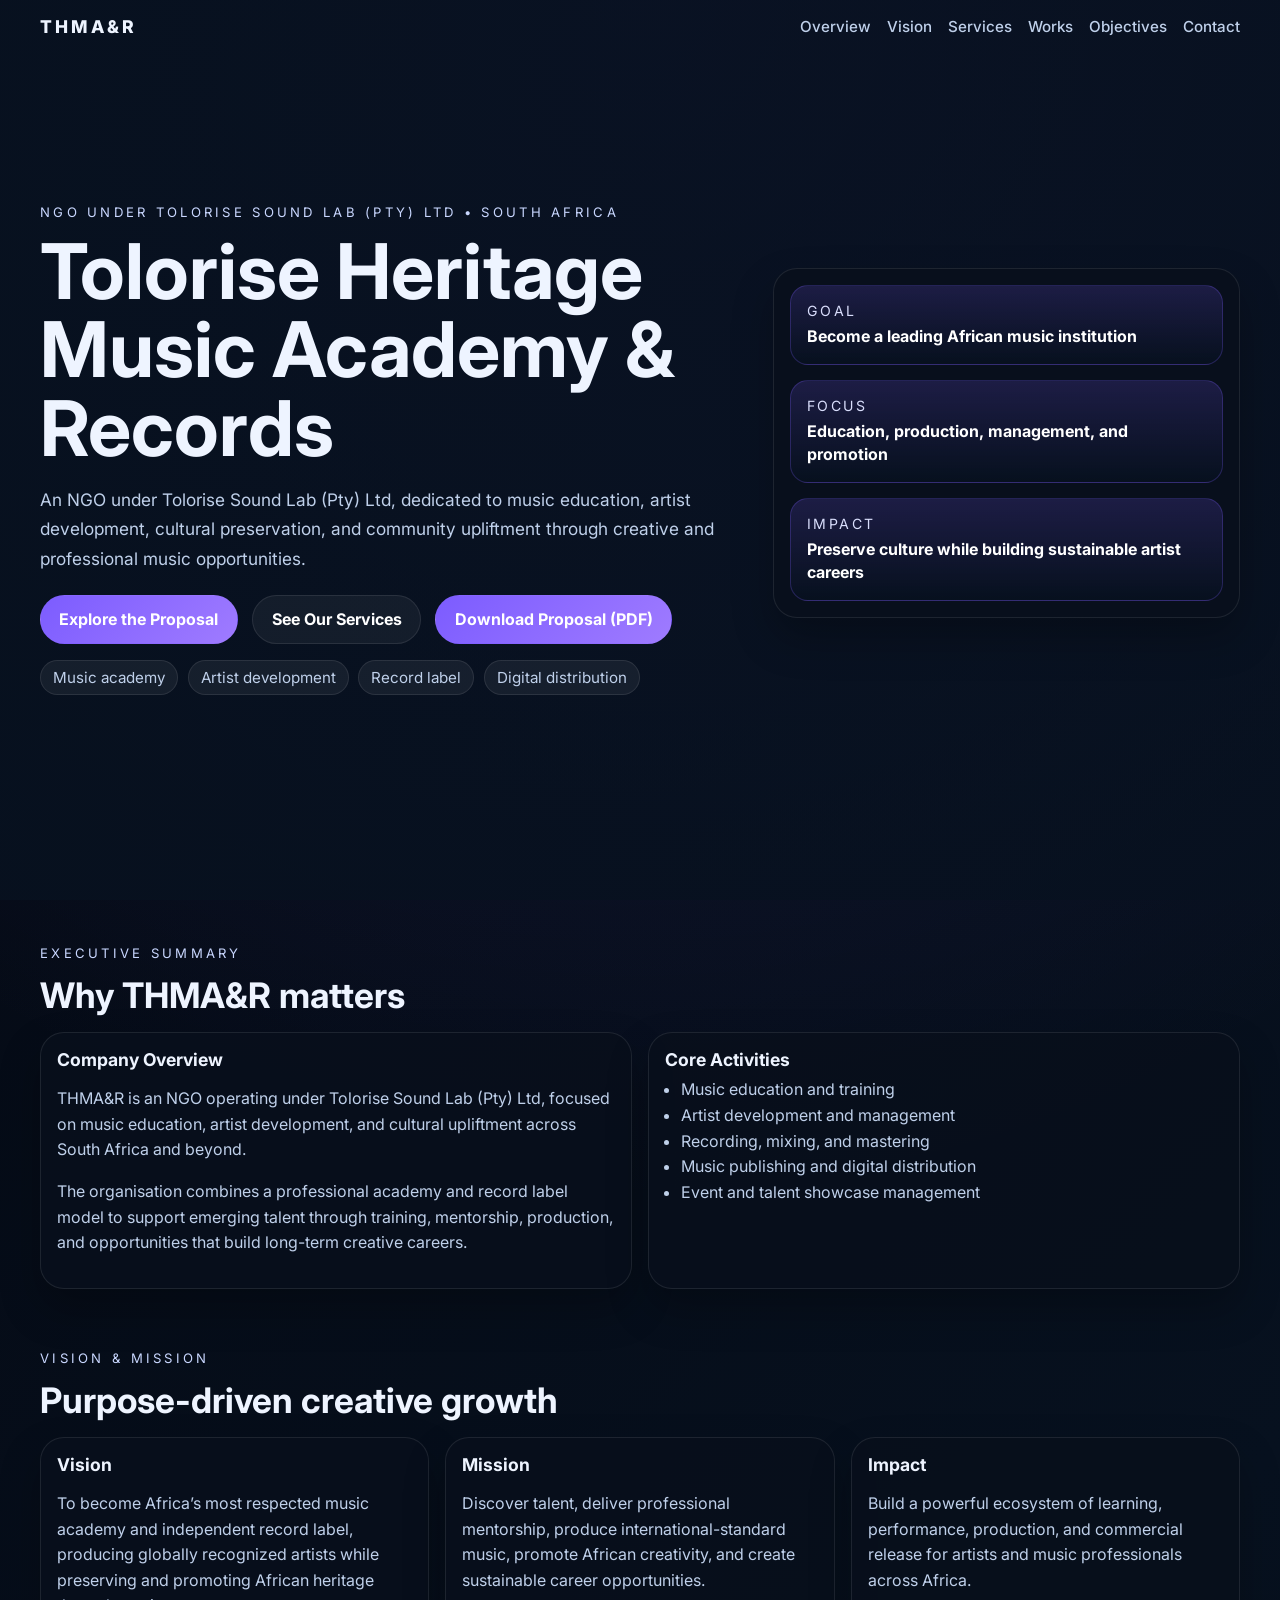
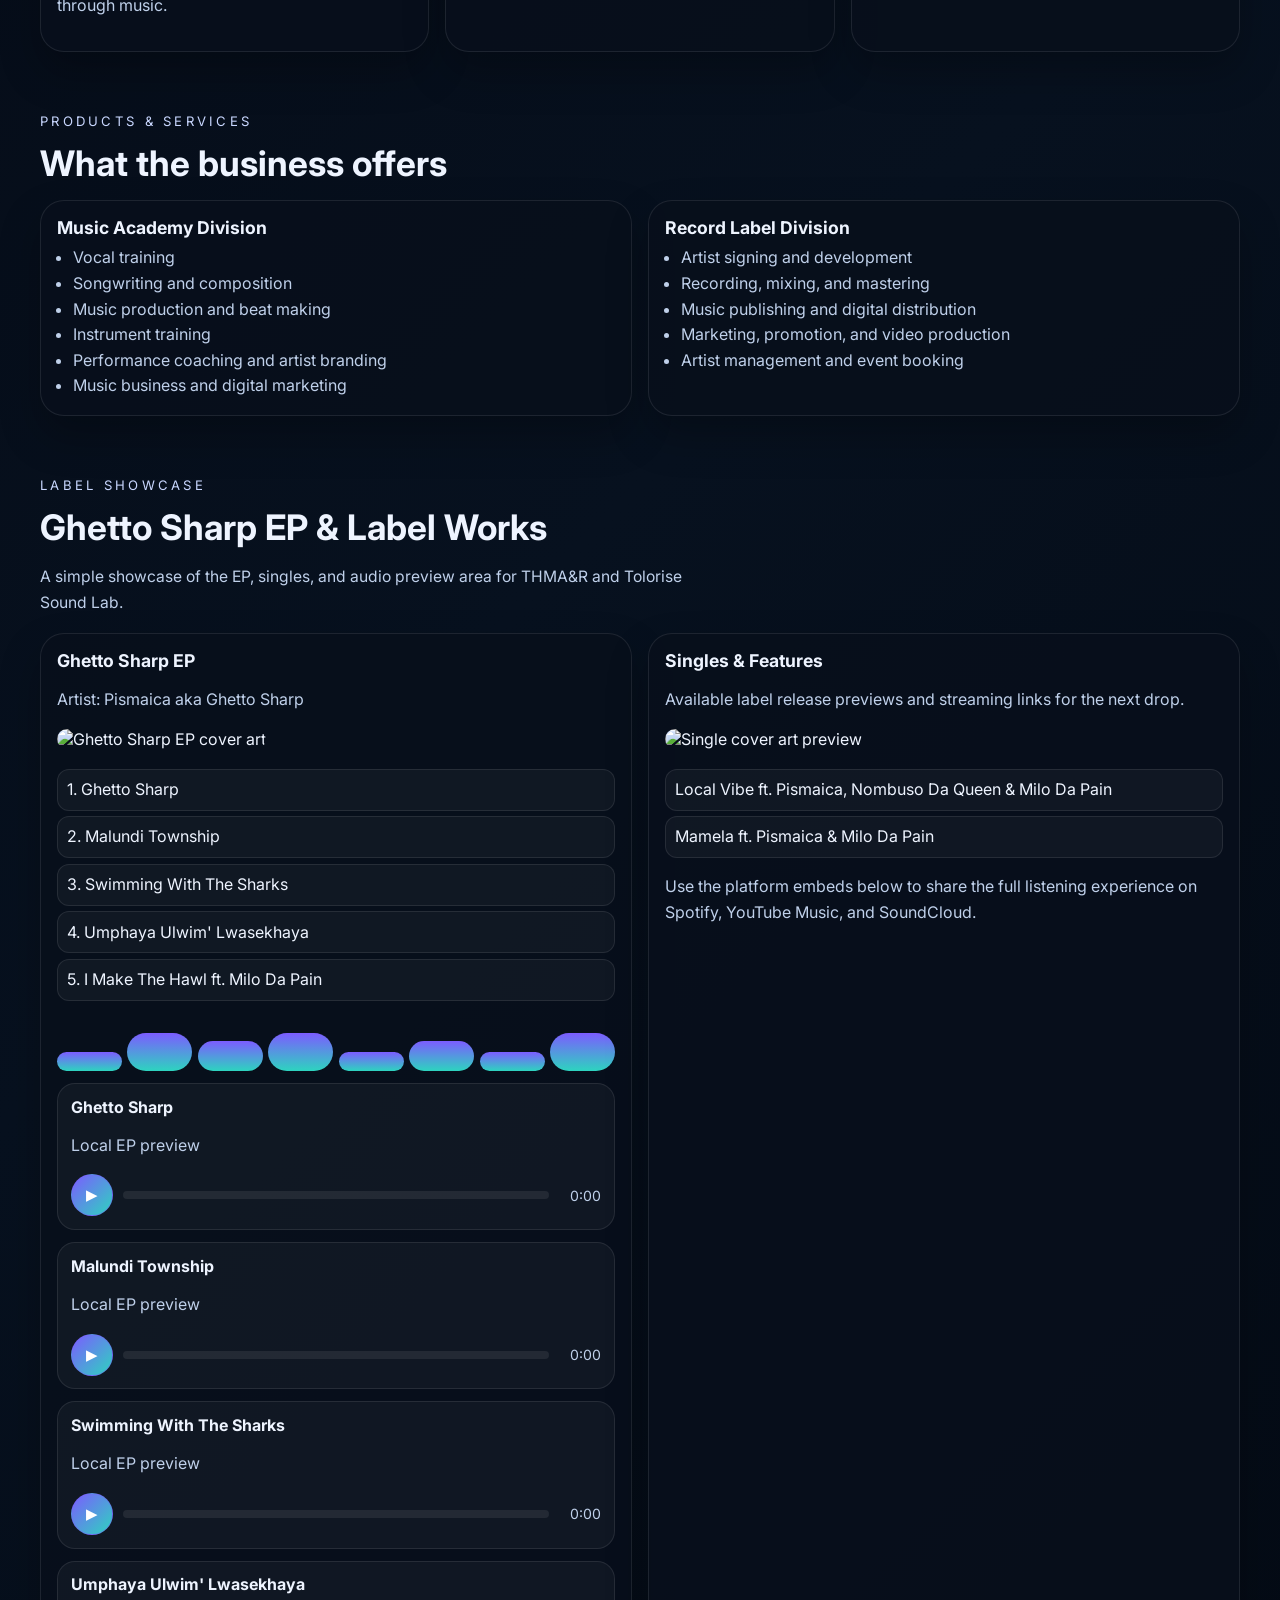
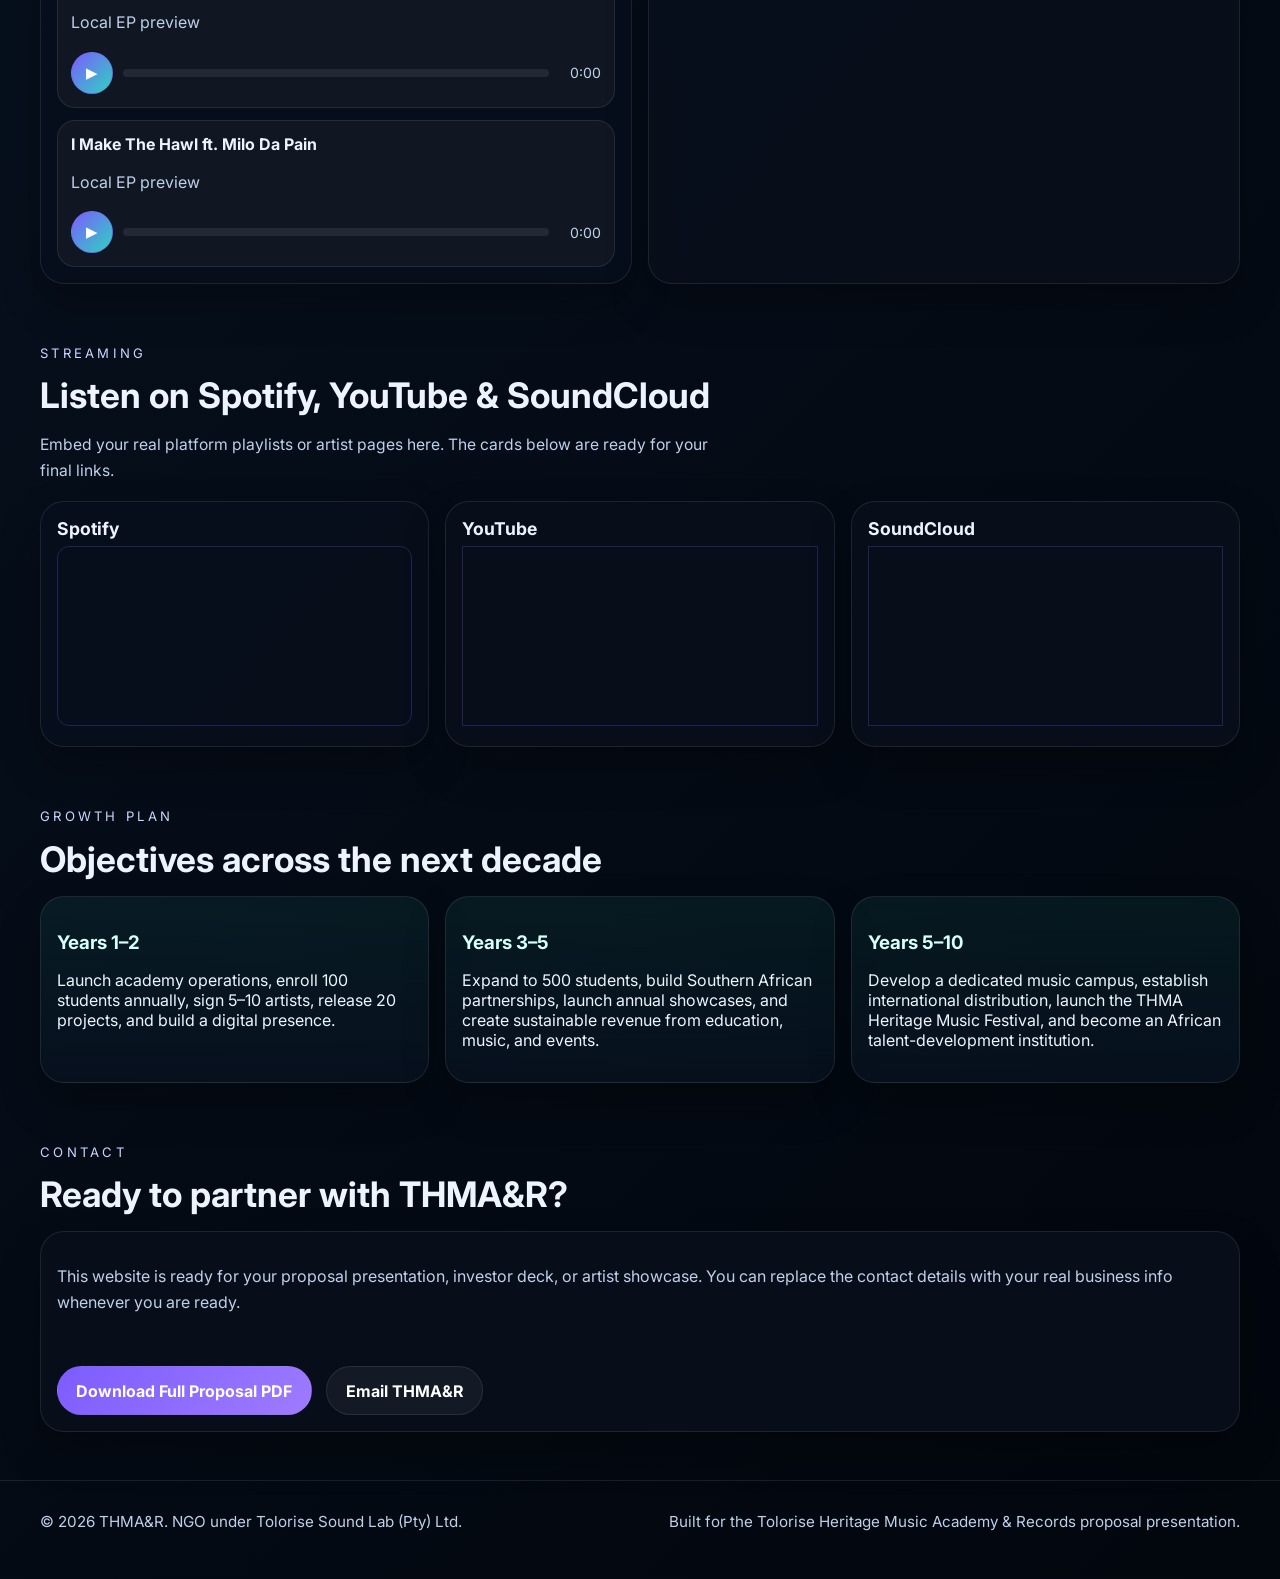
==== proposal.html @ cb4e80fe "Publish proposal website" ====
<!DOCTYPE html>
<html lang="en">
  <head>
    <meta charset="UTF-8" />
    <meta name="viewport" content="width=device-width, initial-scale=1.0" />
    <title>THMA&R | Business Proposal</title>
    <meta
      name="description"
      content="Tolorise Heritage Music Academy & Records is an NGO under Tolorise Sound Lab (Pty) Ltd, focused on music education, artist development, and cultural upliftment."
    />
    <link rel="preconnect" href="https://fonts.googleapis.com" />
    <link rel="preconnect" href="https://fonts.gstatic.com" crossorigin />
    <link
      href="https://fonts.googleapis.com/css2?family=Inter:wght@400;500;600;700;800&display=swap"
      rel="stylesheet"
    />
    <link rel="stylesheet" href="proposal.css" />
  </head>
  <body>
    <header class="hero-shell">
      <nav class="nav container">
        <a class="brand" href="#top">THMA&R</a>
        <div class="nav-links">
          <a href="#overview">Overview</a>
          <a href="#vision">Vision</a>
          <a href="#services">Services</a>
          <a href="#works">Works</a>
          <a href="#objectives">Objectives</a>
          <a href="#contact">Contact</a>
        </div>
      </nav>

      <section class="hero container" id="top">
        <div class="hero-copy">
          <p class="eyebrow">NGO under Tolorise Sound Lab (Pty) Ltd • South Africa</p>
          <h1>Tolorise Heritage Music Academy & Records</h1>
          <p class="lead">
            An NGO under Tolorise Sound Lab (Pty) Ltd, dedicated to music education, artist development,
            cultural preservation, and community upliftment through creative and professional music opportunities.
          </p>
          <div class="cta-row">
            <a class="btn btn-primary" href="#overview">Explore the Proposal</a>
            <a class="btn btn-secondary" href="#services">See Our Services</a>
            <a class="btn btn-primary" href="proposal.pdf" download>Download Proposal (PDF)</a>
          </div>
          <ul class="mini-highlights">
            <li>Music academy</li>
            <li>Artist development</li>
            <li>Record label</li>
            <li>Digital distribution</li>
          </ul>
        </div>

        <aside class="hero-card">
          <div class="stat-card">
            <span>Goal</span>
            <strong>Become a leading African music institution</strong>
          </div>
          <div class="stat-card">
            <span>Focus</span>
            <strong>Education, production, management, and promotion</strong>
          </div>
          <div class="stat-card">
            <span>Impact</span>
            <strong>Preserve culture while building sustainable artist careers</strong>
          </div>
        </aside>
      </section>
    </header>

    <main>
      <section class="container section" id="overview">
        <div class="section-heading">
          <p class="eyebrow">Executive Summary</p>
          <h2>Why THMA&R matters</h2>
        </div>
        <div class="grid two-col">
          <article class="card">
            <h3>Company Overview</h3>
            <p>
              THMA&R is an NGO operating under Tolorise Sound Lab (Pty) Ltd, focused on music education,
              artist development, and cultural upliftment across South Africa and beyond.
            </p>
            <p>
              The organisation combines a professional academy and record label model to support emerging
              talent through training, mentorship, production, and opportunities that build long-term creative careers.
            </p>
          </article>
          <article class="card">
            <h3>Core Activities</h3>
            <ul class="bullet-list">
              <li>Music education and training</li>
              <li>Artist development and management</li>
              <li>Recording, mixing, and mastering</li>
              <li>Music publishing and digital distribution</li>
              <li>Event and talent showcase management</li>
            </ul>
          </article>
        </div>
      </section>

      <section class="container section" id="vision">
        <div class="section-heading">
          <p class="eyebrow">Vision & Mission</p>
          <h2>Purpose-driven creative growth</h2>
        </div>
        <div class="grid three-col">
          <article class="card feature-card">
            <h3>Vision</h3>
            <p>
              To become Africa’s most respected music academy and independent record label, producing
              globally recognized artists while preserving and promoting African heritage through music.
            </p>
          </article>
          <article class="card feature-card">
            <h3>Mission</h3>
            <p>
              Discover talent, deliver professional mentorship, produce international-standard music,
              promote African creativity, and create sustainable career opportunities.
            </p>
          </article>
          <article class="card feature-card">
            <h3>Impact</h3>
            <p>
              Build a powerful ecosystem of learning, performance, production, and commercial release for
              artists and music professionals across Africa.
            </p>
          </article>
        </div>
      </section>

      <section class="container section" id="services">
        <div class="section-heading">
          <p class="eyebrow">Products & Services</p>
          <h2>What the business offers</h2>
        </div>
        <div class="grid two-col">
          <article class="card">
            <h3>Music Academy Division</h3>
            <ul class="bullet-list">
              <li>Vocal training</li>
              <li>Songwriting and composition</li>
              <li>Music production and beat making</li>
              <li>Instrument training</li>
              <li>Performance coaching and artist branding</li>
              <li>Music business and digital marketing</li>
            </ul>
          </article>
          <article class="card">
            <h3>Record Label Division</h3>
            <ul class="bullet-list">
              <li>Artist signing and development</li>
              <li>Recording, mixing, and mastering</li>
              <li>Music publishing and digital distribution</li>
              <li>Marketing, promotion, and video production</li>
              <li>Artist management and event booking</li>
            </ul>
          </article>
        </div>
      </section>

      <section class="container section" id="works">
        <div class="section-heading">
          <p class="eyebrow">Label Showcase</p>
          <h2>Ghetto Sharp EP & Label Works</h2>
          <p class="lead small">A simple showcase of the EP, singles, and audio preview area for THMA&R and Tolorise Sound Lab.</p>
        </div>
        <div class="grid two-col">
          <article class="card">
            <h3>Ghetto Sharp EP</h3>
            <p class="muted">Artist: Pismaica aka Ghetto Sharp</p>
            <img src="images/Cover.png" alt="Ghetto Sharp EP cover art" style="border-radius: 18px; margin-bottom: 0.75rem;" />
            <ul class="track-list">
              <li>1. Ghetto Sharp</li>
              <li>2. Malundi Township</li>
              <li>3. Swimming With The Sharks</li>
              <li>4. Umphaya Ulwim' Lwasekhaya</li>
              <li>5. I Make The Hawl ft. Milo Da Pain</li>
            </ul>
            <div class="waveform" aria-label="Waveform preview">
              <span></span><span></span><span></span><span></span><span></span><span></span><span></span><span></span>
            </div>
            <div class="player-stack">
              <div class="player-card">
                <div>
                  <strong>Ghetto Sharp</strong>
                  <p class="muted small">Local EP preview</p>
                </div>
                <div class="player-row" data-player>
                  <button class="player-btn" data-toggle aria-label="Play Ghetto Sharp">▶</button>
                  <div class="player-bar"><span data-progress></span></div>
                  <span class="player-time" data-time>0:00</span>
                  <audio data-theme-player preload="none" src="Songs/pismaica - ghetto sharp.mp3"></audio>
                </div>
              </div>
              <div class="player-card">
                <div>
                  <strong>Malundi Township</strong>
                  <p class="muted small">Local EP preview</p>
                </div>
                <div class="player-row" data-player>
                  <button class="player-btn" data-toggle aria-label="Play Malundi Township">▶</button>
                  <div class="player-bar"><span data-progress></span></div>
                  <span class="player-time" data-time>0:00</span>
                  <audio data-theme-player preload="none" src="Songs/pismaica - malundi township(1).mp3"></audio>
                </div>
              </div>
              <div class="player-card">
                <div>
                  <strong>Swimming With The Sharks</strong>
                  <p class="muted small">Local EP preview</p>
                </div>
                <div class="player-row" data-player>
                  <button class="player-btn" data-toggle aria-label="Play Swimming With The Sharks">▶</button>
                  <div class="player-bar"><span data-progress></span></div>
                  <span class="player-time" data-time>0:00</span>
                  <audio data-theme-player preload="none" src="Songs/pismaica - swimming with the sharks(1).mp3"></audio>
                </div>
              </div>
              <div class="player-card">
                <div>
                  <strong>Umphaya Ulwim' Lwasekhaya</strong>
                  <p class="muted small">Local EP preview</p>
                </div>
                <div class="player-row" data-player>
                  <button class="player-btn" data-toggle aria-label="Play Umphaya Ulwim' Lwasekhaya">▶</button>
                  <div class="player-bar"><span data-progress></span></div>
                  <span class="player-time" data-time>0:00</span>
                  <audio data-theme-player preload="none" src="Songs/pismaica - umphaya ulwim' lwasekhaya(1).mp3"></audio>
                </div>
              </div>
              <div class="player-card">
                <div>
                  <strong>I Make The Hawl ft. Milo Da Pain</strong>
                  <p class="muted small">Local EP preview</p>
                </div>
                <div class="player-row" data-player>
                  <button class="player-btn" data-toggle aria-label="Play I Make The Hawl">▶</button>
                  <div class="player-bar"><span data-progress></span></div>
                  <span class="player-time" data-time>0:00</span>
                  <audio data-theme-player preload="none" src="Songs/pismaica _ft_ milo da pain - i make the hawl(2).mp3"></audio>
                </div>
              </div>
            </div>
          </article>
          <article class="card">
            <h3>Singles & Features</h3>
            <p class="muted">Available label release previews and streaming links for the next drop.</p>
            <img src="images/Cover01.png" alt="Single cover art preview" style="border-radius: 18px; margin-bottom: 0.75rem;" />
            <ul class="track-list">
              <li>Local Vibe ft. Pismaica, Nombuso Da Queen & Milo Da Pain</li>
              <li>Mamela ft. Pismaica & Milo Da Pain</li>
            </ul>
            <p class="muted small">Use the platform embeds below to share the full listening experience on Spotify, YouTube Music, and SoundCloud.</p>
          </article>
        </div>
      </section>

      <section class="container section" id="streaming">
        <div class="section-heading">
          <p class="eyebrow">Streaming</p>
          <h2>Listen on Spotify, YouTube & SoundCloud</h2>
          <p class="lead small">Embed your real platform playlists or artist pages here. The cards below are ready for your final links.</p>
        </div>
        <div class="grid three-col">
          <article class="card embed-card">
            <h3>Spotify</h3>
            <iframe style="border-radius:12px" src="https://open.spotify.com/embed/playlist/37i9dQZF1DXcBWIGoYBM5M" width="100%" height="180" frameBorder="0" allowfullscreen allow="autoplay; clipboard-write; encrypted-media; fullscreen; picture-in-picture" loading="lazy"></iframe>
          </article>
          <article class="card embed-card">
            <h3>YouTube</h3>
            <iframe width="100%" height="180" src="https://www.youtube.com/embed?listType=search&list=Pismaica%20Ghetto%20Sharp" title="YouTube music search embed" frameborder="0" allow="accelerometer; autoplay; clipboard-write; encrypted-media; gyroscope; picture-in-picture; web-share" allowfullscreen></iframe>
          </article>
          <article class="card embed-card">
            <h3>SoundCloud</h3>
            <iframe width="100%" height="180" scrolling="no" frameborder="no" allow="autoplay" src="https://w.soundcloud.com/player/?url=https%3A//api.soundcloud.com/playlists/123456789&color=%237c5cff&auto_play=false&hide_related=true&show_comments=false&show_user=true&show_reposts=false&show_teaser=false"></iframe>
          </article>
        </div>
      </section>

      <section class="container section" id="objectives">
        <div class="section-heading">
          <p class="eyebrow">Growth Plan</p>
          <h2>Objectives across the next decade</h2>
        </div>
        <div class="timeline">
          <article class="timeline-card">
            <h3>Years 1–2</h3>
            <p>Launch academy operations, enroll 100 students annually, sign 5–10 artists, release 20 projects, and build a digital presence.</p>
          </article>
          <article class="timeline-card">
            <h3>Years 3–5</h3>
            <p>Expand to 500 students, build Southern African partnerships, launch annual showcases, and create sustainable revenue from education, music, and events.</p>
          </article>
          <article class="timeline-card">
            <h3>Years 5–10</h3>
            <p>Develop a dedicated music campus, establish international distribution, launch the THMA Heritage Music Festival, and become an African talent-development institution.</p>
          </article>
        </div>
      </section>

      <section class="container section" id="contact">
        <div class="section-heading">
          <p class="eyebrow">Contact</p>
          <h2>Ready to partner with THMA&R?</h2>
        </div>
        <article class="card contact-card">
          <p>
            This website is ready for your proposal presentation, investor deck, or artist showcase.
            You can replace the contact details with your real business info whenever you are ready.
          </p>
          <div class="cta-row">
            <a class="btn btn-primary" href="proposal.pdf" download>Download Full Proposal PDF</a>
            <a class="btn btn-secondary" href="mailto:info@thmar.co.za">Email THMA&R</a>
          </div>
        </article>
      </section>
    </main>

    <script src="proposal.js"></script>
    <footer class="footer">
      <div class="container footer-inner">
        <p>© 2026 THMA&R. NGO under Tolorise Sound Lab (Pty) Ltd.</p>
        <p>Built for the Tolorise Heritage Music Academy & Records proposal presentation.</p>
      </div>
    </footer>
  </body>
</html>
---- proposal.css ----
:root {
  --bg: #07111f;
  --panel: rgba(8, 15, 28, 0.88);
  --panel-2: #0d1728;
  --text: #eef4ff;
  --muted: #bfd0ea;
  --accent: #7c5cff;
  --accent-2: #2dd4bf;
  --border: rgba(255, 255, 255, 0.09);
}

* { box-sizing: border-box; }
html { scroll-behavior: smooth; }
body {
  margin: 0;
  font-family: 'Inter', Arial, sans-serif;
  color: var(--text);
  background:
    radial-gradient(circle at top, rgba(124, 92, 255, 0.15), transparent 25%),
    linear-gradient(135deg, #040812 0%, #07111f 45%, #02060d 100%);
}

img { max-width: 100%; }
a { text-decoration: none; color: inherit; }

.container { width: min(1200px, calc(100% - 2rem)); margin: 0 auto; }

.hero-shell {
  min-height: 100vh;
  background:
    linear-gradient(120deg, rgba(7, 17, 31, 0.94), rgba(7, 17, 31, 0.72)),
    url('images/Cover.png') center/cover no-repeat;
}

.nav {
  display: flex; justify-content: space-between; align-items: center;
  padding: 1rem 0;
}
.brand {
  font-size: 1.1rem; font-weight: 800; letter-spacing: 0.18em; text-transform: uppercase;
}
.nav-links { display: flex; gap: 1rem; flex-wrap: wrap; }
.nav-links a {
  color: var(--muted); font-weight: 500; font-size: 0.95rem;
}
.nav-links a:hover { color: #fff; }

.hero {
  display: grid; grid-template-columns: 1.2fr 0.8fr; gap: 2rem;
  align-items: center; min-height: calc(100vh - 72px); padding-bottom: 3rem;
}
.eyebrow {
  text-transform: uppercase; letter-spacing: 0.25em; font-size: 0.82rem; color: #c9d7ff;
}
.hero h1 {
  font-size: clamp(2.7rem, 6vw, 4.8rem); line-height: 1.02; margin: 0.35rem 0 0.8rem;
}
.lead {
  color: var(--muted); font-size: 1.08rem; line-height: 1.7; max-width: 680px;
}
.lead.small { font-size: 0.98rem; }
.muted { color: var(--muted); }
.cta-row { display: flex; gap: 0.9rem; flex-wrap: wrap; margin-top: 1.35rem; }
.btn {
  display: inline-flex; align-items: center; justify-content: center; border-radius: 999px;
  padding: 0.85rem 1.15rem; font-weight: 700; border: 1px solid transparent; transition: transform 0.2s ease;
}
.btn:hover { transform: translateY(-1px); }
.btn-primary { background: linear-gradient(135deg, var(--accent), #9f7bff); color: #fff; }
.btn-secondary { border-color: var(--border); background: rgba(255,255,255,0.05); color: #fff; }

.mini-highlights {
  display: flex; gap: 0.6rem; flex-wrap: wrap; padding: 0; margin: 1rem 0 0; list-style: none;
}
.mini-highlights li {
  border: 1px solid var(--border); background: rgba(255,255,255,0.06); color: var(--muted);
  border-radius: 999px; padding: 0.45rem 0.75rem; font-size: 0.95rem;
}

.hero-card, .card, .timeline-card {
  background: var(--panel); border: 1px solid var(--border); border-radius: 24px; box-shadow: 0 20px 40px rgba(0, 0, 0, 0.25);
}
.hero-card { padding: 1rem; display: grid; gap: 0.9rem; }
.stat-card { padding: 1rem; border-radius: 18px; background: linear-gradient(180deg, rgba(124,92,255,0.18), rgba(7,17,31,0.85)); border: 1px solid rgba(124,92,255,0.25); }
.stat-card span { display: block; color: #d9defc; font-size: 0.88rem; text-transform: uppercase; letter-spacing: 0.18em; margin-bottom: 0.4rem; }
.stat-card strong { font-size: 1rem; line-height: 1.45; color: #fff; }

.section { padding: 2rem 0 1rem; }
.section-heading { margin-bottom: 1rem; }
.section-heading h2 { font-size: clamp(1.5rem, 4vw, 2.2rem); margin: 0.35rem 0 0; }
.grid { display: grid; gap: 1rem; }
.two-col { grid-template-columns: repeat(2, 1fr); }
.three-col { grid-template-columns: repeat(3, 1fr); }
.card { padding: 1rem; }
.card h3 { margin-top: 0; margin-bottom: 0.45rem; font-size: 1.1rem; }
.card p, .card li { color: var(--muted); line-height: 1.6; }
.bullet-list { margin: 0; padding-left: 1rem; }
.feature-card { min-height: 100%; }

.timeline { display: grid; grid-template-columns: repeat(3, 1fr); gap: 1rem; }
.timeline-card { padding: 1rem; background: linear-gradient(180deg, rgba(45,212,191,0.08), rgba(7,17,31,0.9)); }
.timeline-card h3 { margin-bottom: 0.35rem; color: #d6fff9; }

.track-list { list-style: none; padding: 0; margin: 0.5rem 0 1rem; display: grid; gap: 0.35rem; }
.track-list li { padding: 0.45rem 0.55rem; border-radius: 12px; background: rgba(255,255,255,0.04); border: 1px solid var(--border); color: var(--text); }
.waveform { display: grid; grid-template-columns: repeat(8, 1fr); align-items: end; gap: 0.35rem; height: 54px; margin-bottom: 0.75rem; }
.waveform span { display: block; border-radius: 999px; background: linear-gradient(180deg, #7c5cff, #2dd4bf); animation: pulse 1.4s ease-in-out infinite; transform-origin: bottom; }
.waveform span:nth-child(odd) { height: 35%; }
.waveform span:nth-child(even) { height: 70%; }
.waveform span:nth-child(3n) { height: 55%; }
.player-stack { display: grid; gap: 0.75rem; }
.player-card { padding: 0.8rem; border-radius: 18px; background: rgba(255,255,255,0.04); border: 1px solid var(--border); }
.player-card strong { display: block; margin-bottom: 0.15rem; }
.player-row { display: grid; grid-template-columns: auto 1fr auto; align-items: center; gap: 0.65rem; margin-top: 0.45rem; }
.player-btn { width: 42px; height: 42px; border-radius: 50%; border: 1px solid rgba(124,92,255,0.45); background: linear-gradient(135deg, #7c5cff, #2dd4bf); color: #fff; font-size: 0.95rem; cursor: pointer; }
.player-bar { height: 8px; border-radius: 999px; background: rgba(255,255,255,0.08); overflow: hidden; }
.player-bar span { display: block; height: 100%; width: 0; border-radius: 999px; background: linear-gradient(135deg, #7c5cff, #2dd4bf); }
.player-time { color: var(--muted); font-size: 0.88rem; min-width: 42px; text-align: right; }
.audio-player { display: none; }
.embed-card iframe { border: 1px solid rgba(124,92,255,0.25); }
@keyframes pulse { 0%,100% { transform: scaleY(0.9); opacity: 0.7;} 50% { transform: scaleY(1.1); opacity: 1; } }

.contact-card { display: grid; gap: 0.8rem; }

.footer { border-top: 1px solid var(--border); margin-top: 2rem; padding: 1rem 0 2rem; color: var(--muted); }
.footer-inner { display: flex; justify-content: space-between; gap: 1rem; flex-wrap: wrap; font-size: 0.95rem; }

@media (max-width: 980px) {
  .hero { grid-template-columns: 1fr; }
  .two-col, .three-col, .timeline { grid-template-columns: 1fr; }
}

@media (max-width: 700px) {
  .nav { flex-direction: column; align-items: flex-start; gap: 0.6rem; }
  .nav-links { gap: 0.75rem; }
  .hero h1 { font-size: 2.3rem; }
  .hero { min-height: auto; padding-top: 1rem; }
}
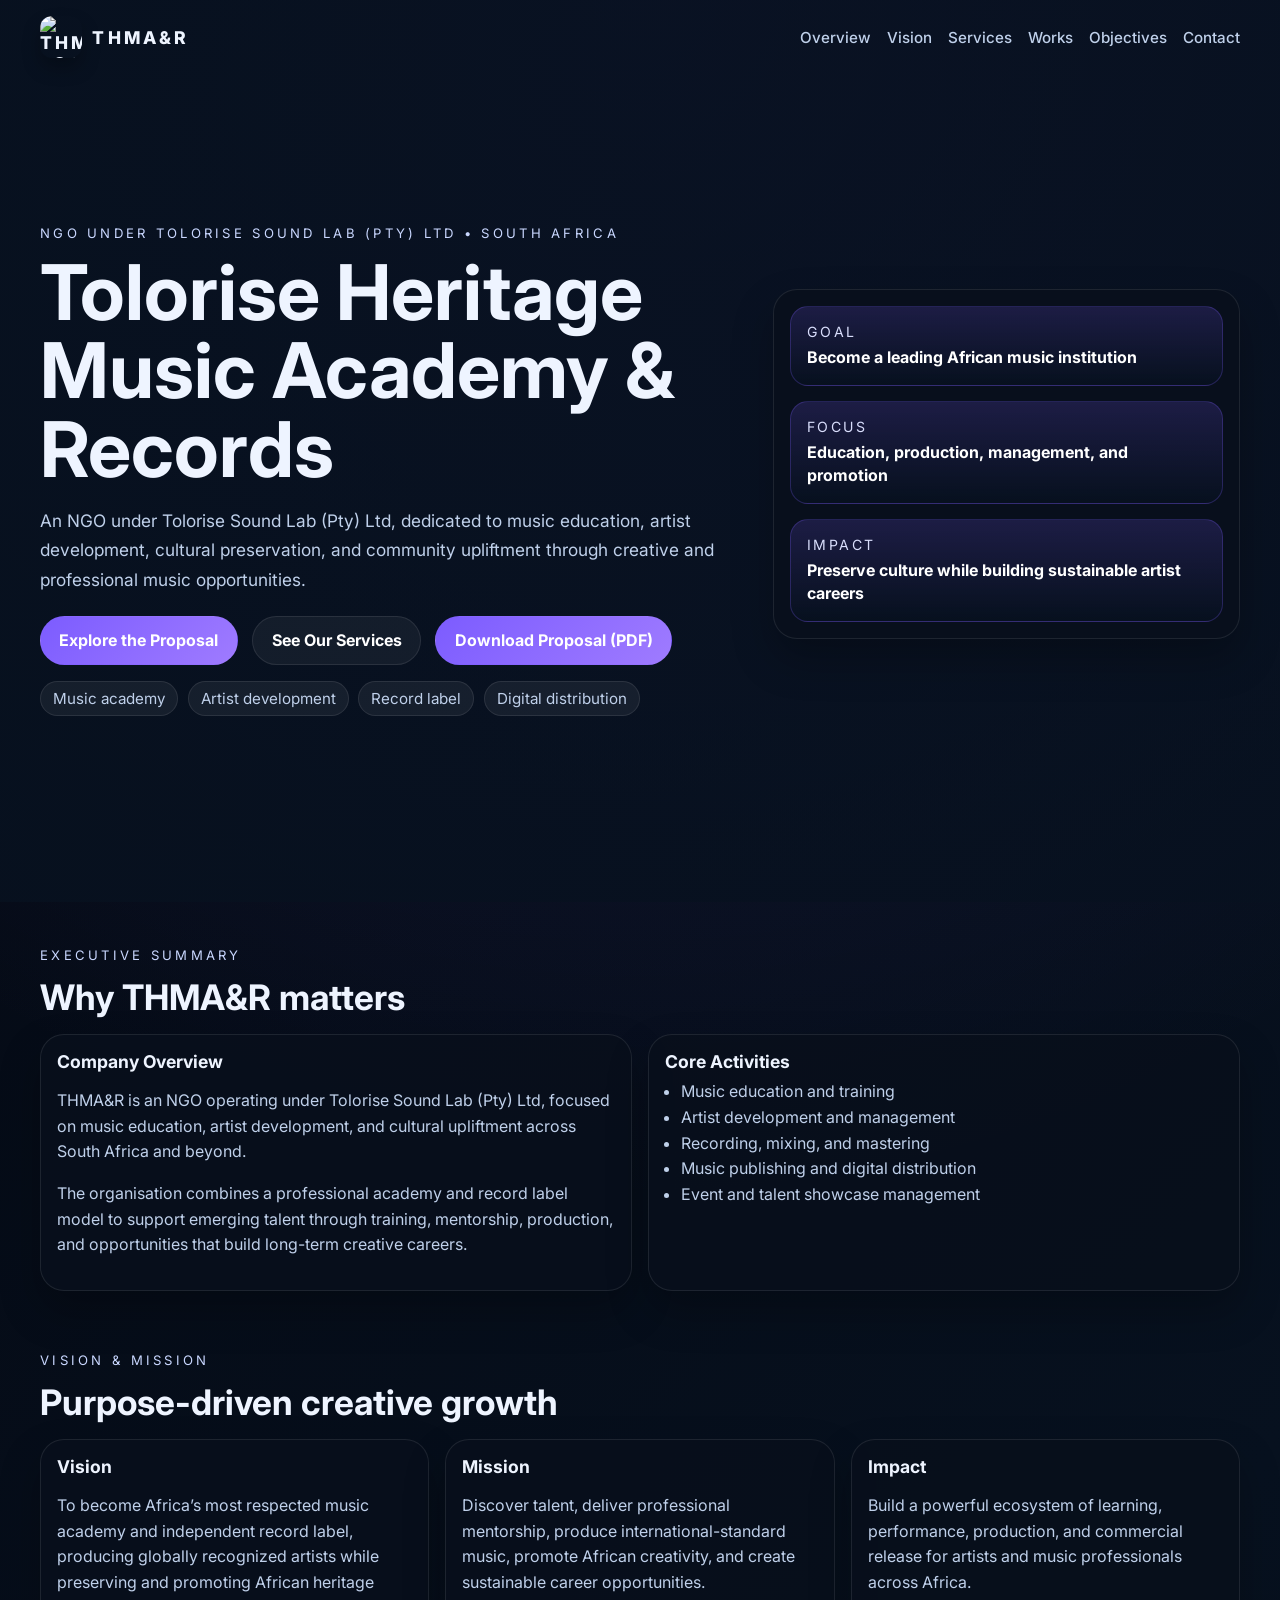
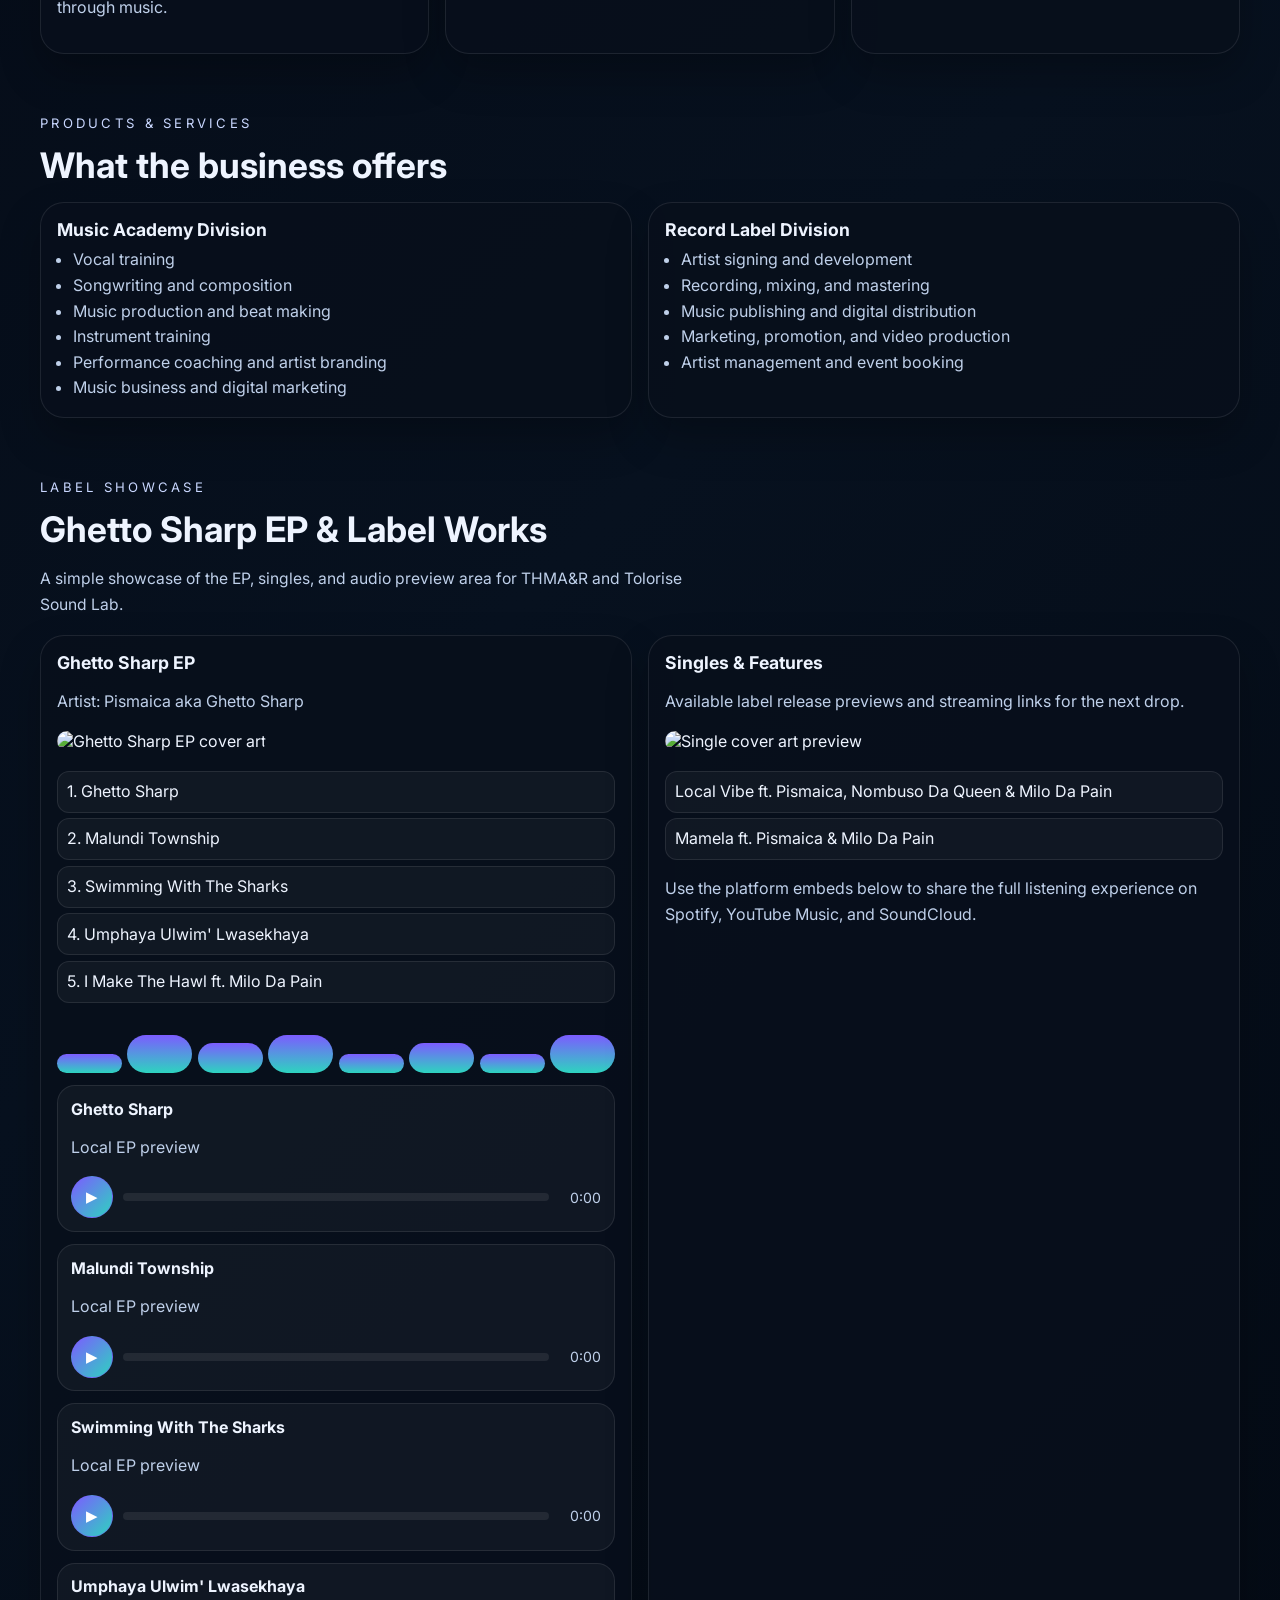
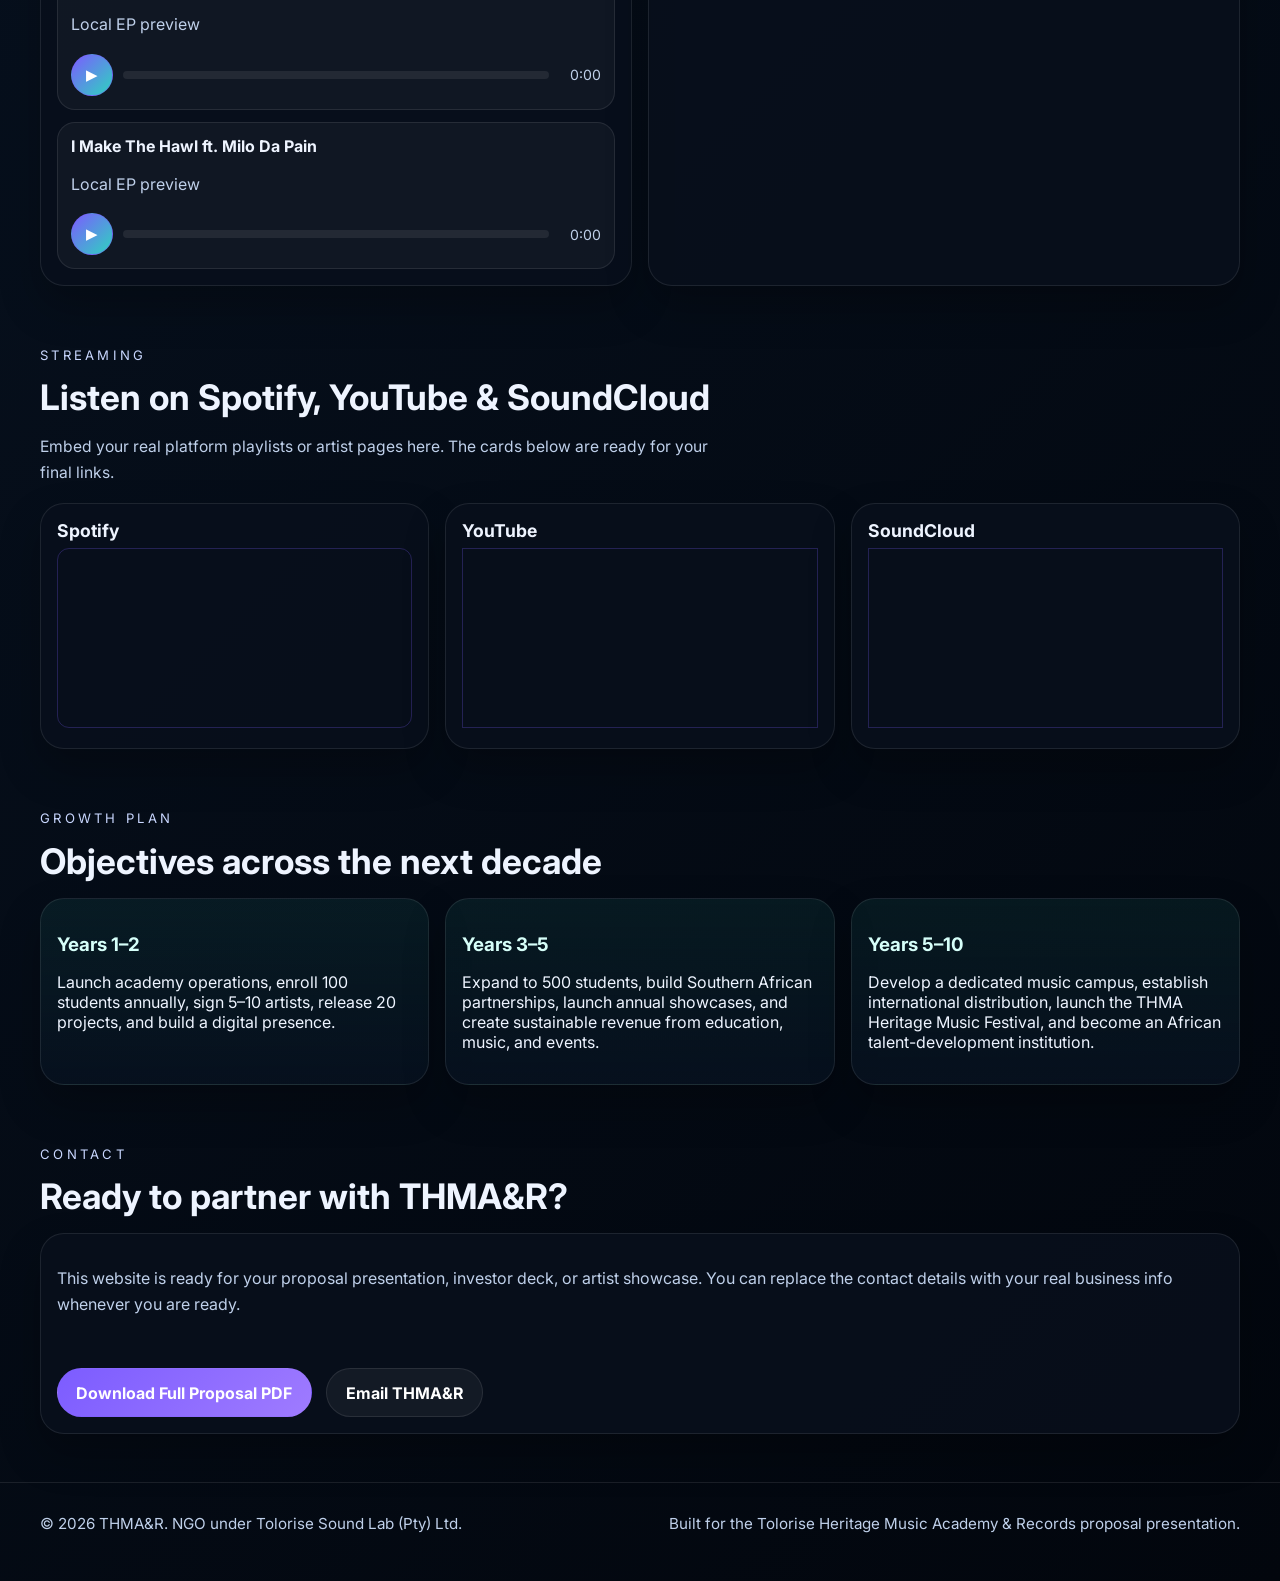
==== commit 8ecc2075: "Add new SVG logo to proposal page" ====
--- a/proposal.html
+++ b/proposal.html
@@ -19,7 +19,10 @@
   <body>
     <header class="hero-shell">
       <nav class="nav container">
-        <a class="brand" href="#top">THMA&R</a>
+        <a class="brand" href="#top">
+          <img class="brand-logo" src="images/logo.svg" alt="THMA&R logo" />
+          <span>THMA&R</span>
+        </a>
         <div class="nav-links">
           <a href="#overview">Overview</a>
           <a href="#vision">Vision</a>
@@ -169,7 +172,7 @@
           <article class="card">
             <h3>Ghetto Sharp EP</h3>
             <p class="muted">Artist: Pismaica aka Ghetto Sharp</p>
-            <img src="images/Cover.png" alt="Ghetto Sharp EP cover art" style="border-radius: 18px; margin-bottom: 0.75rem;" />
+            <img src="https://images.unsplash.com/photo-1493225457124-a3eb161ffa5f?auto=format&fit=crop&w=900&q=80" alt="Ghetto Sharp EP cover art" style="border-radius: 18px; margin-bottom: 0.75rem;" />
             <ul class="track-list">
               <li>1. Ghetto Sharp</li>
               <li>2. Malundi Township</li>
@@ -190,7 +193,7 @@
                   <button class="player-btn" data-toggle aria-label="Play Ghetto Sharp">▶</button>
                   <div class="player-bar"><span data-progress></span></div>
                   <span class="player-time" data-time>0:00</span>
-                  <audio data-theme-player preload="none" src="Songs/pismaica - ghetto sharp.mp3"></audio>
+                  <audio data-theme-player preload="none" src="https://www.soundhelix.com/examples/mp3/SoundHelix-Song-1.mp3"></audio>
                 </div>
               </div>
               <div class="player-card">
@@ -202,7 +205,7 @@
                   <button class="player-btn" data-toggle aria-label="Play Malundi Township">▶</button>
                   <div class="player-bar"><span data-progress></span></div>
                   <span class="player-time" data-time>0:00</span>
-                  <audio data-theme-player preload="none" src="Songs/pismaica - malundi township(1).mp3"></audio>
+                  <audio data-theme-player preload="none" src="https://www.soundhelix.com/examples/mp3/SoundHelix-Song-2.mp3"></audio>
                 </div>
               </div>
               <div class="player-card">
@@ -214,7 +217,7 @@
                   <button class="player-btn" data-toggle aria-label="Play Swimming With The Sharks">▶</button>
                   <div class="player-bar"><span data-progress></span></div>
                   <span class="player-time" data-time>0:00</span>
-                  <audio data-theme-player preload="none" src="Songs/pismaica - swimming with the sharks(1).mp3"></audio>
+                  <audio data-theme-player preload="none" src="https://www.soundhelix.com/examples/mp3/SoundHelix-Song-3.mp3"></audio>
                 </div>
               </div>
               <div class="player-card">
@@ -226,7 +229,7 @@
                   <button class="player-btn" data-toggle aria-label="Play Umphaya Ulwim' Lwasekhaya">▶</button>
                   <div class="player-bar"><span data-progress></span></div>
                   <span class="player-time" data-time>0:00</span>
-                  <audio data-theme-player preload="none" src="Songs/pismaica - umphaya ulwim' lwasekhaya(1).mp3"></audio>
+                  <audio data-theme-player preload="none" src="https://www.soundhelix.com/examples/mp3/SoundHelix-Song-4.mp3"></audio>
                 </div>
               </div>
               <div class="player-card">
@@ -238,7 +241,7 @@
                   <button class="player-btn" data-toggle aria-label="Play I Make The Hawl">▶</button>
                   <div class="player-bar"><span data-progress></span></div>
                   <span class="player-time" data-time>0:00</span>
-                  <audio data-theme-player preload="none" src="Songs/pismaica _ft_ milo da pain - i make the hawl(2).mp3"></audio>
+                  <audio data-theme-player preload="none" src="https://www.soundhelix.com/examples/mp3/SoundHelix-Song-5.mp3"></audio>
                 </div>
               </div>
             </div>
@@ -246,7 +249,7 @@
           <article class="card">
             <h3>Singles & Features</h3>
             <p class="muted">Available label release previews and streaming links for the next drop.</p>
-            <img src="images/Cover01.png" alt="Single cover art preview" style="border-radius: 18px; margin-bottom: 0.75rem;" />
+            <img src="https://images.unsplash.com/photo-1516280440614-37939bbacd81?auto=format&fit=crop&w=900&q=80" alt="Single cover art preview" style="border-radius: 18px; margin-bottom: 0.75rem;" />
             <ul class="track-list">
               <li>Local Vibe ft. Pismaica, Nombuso Da Queen & Milo Da Pain</li>
               <li>Mamela ft. Pismaica & Milo Da Pain</li>
--- a/proposal.css
+++ b/proposal.css
@@ -37,7 +37,11 @@
   padding: 1rem 0;
 }
 .brand {
+  display: inline-flex; align-items: center; gap: 0.65rem;
   font-size: 1.1rem; font-weight: 800; letter-spacing: 0.18em; text-transform: uppercase;
+}
+.brand-logo {
+  width: 42px; height: 42px; border-radius: 12px; box-shadow: 0 10px 18px rgba(0, 0, 0, 0.25);
 }
 .nav-links { display: flex; gap: 1rem; flex-wrap: wrap; }
 .nav-links a {
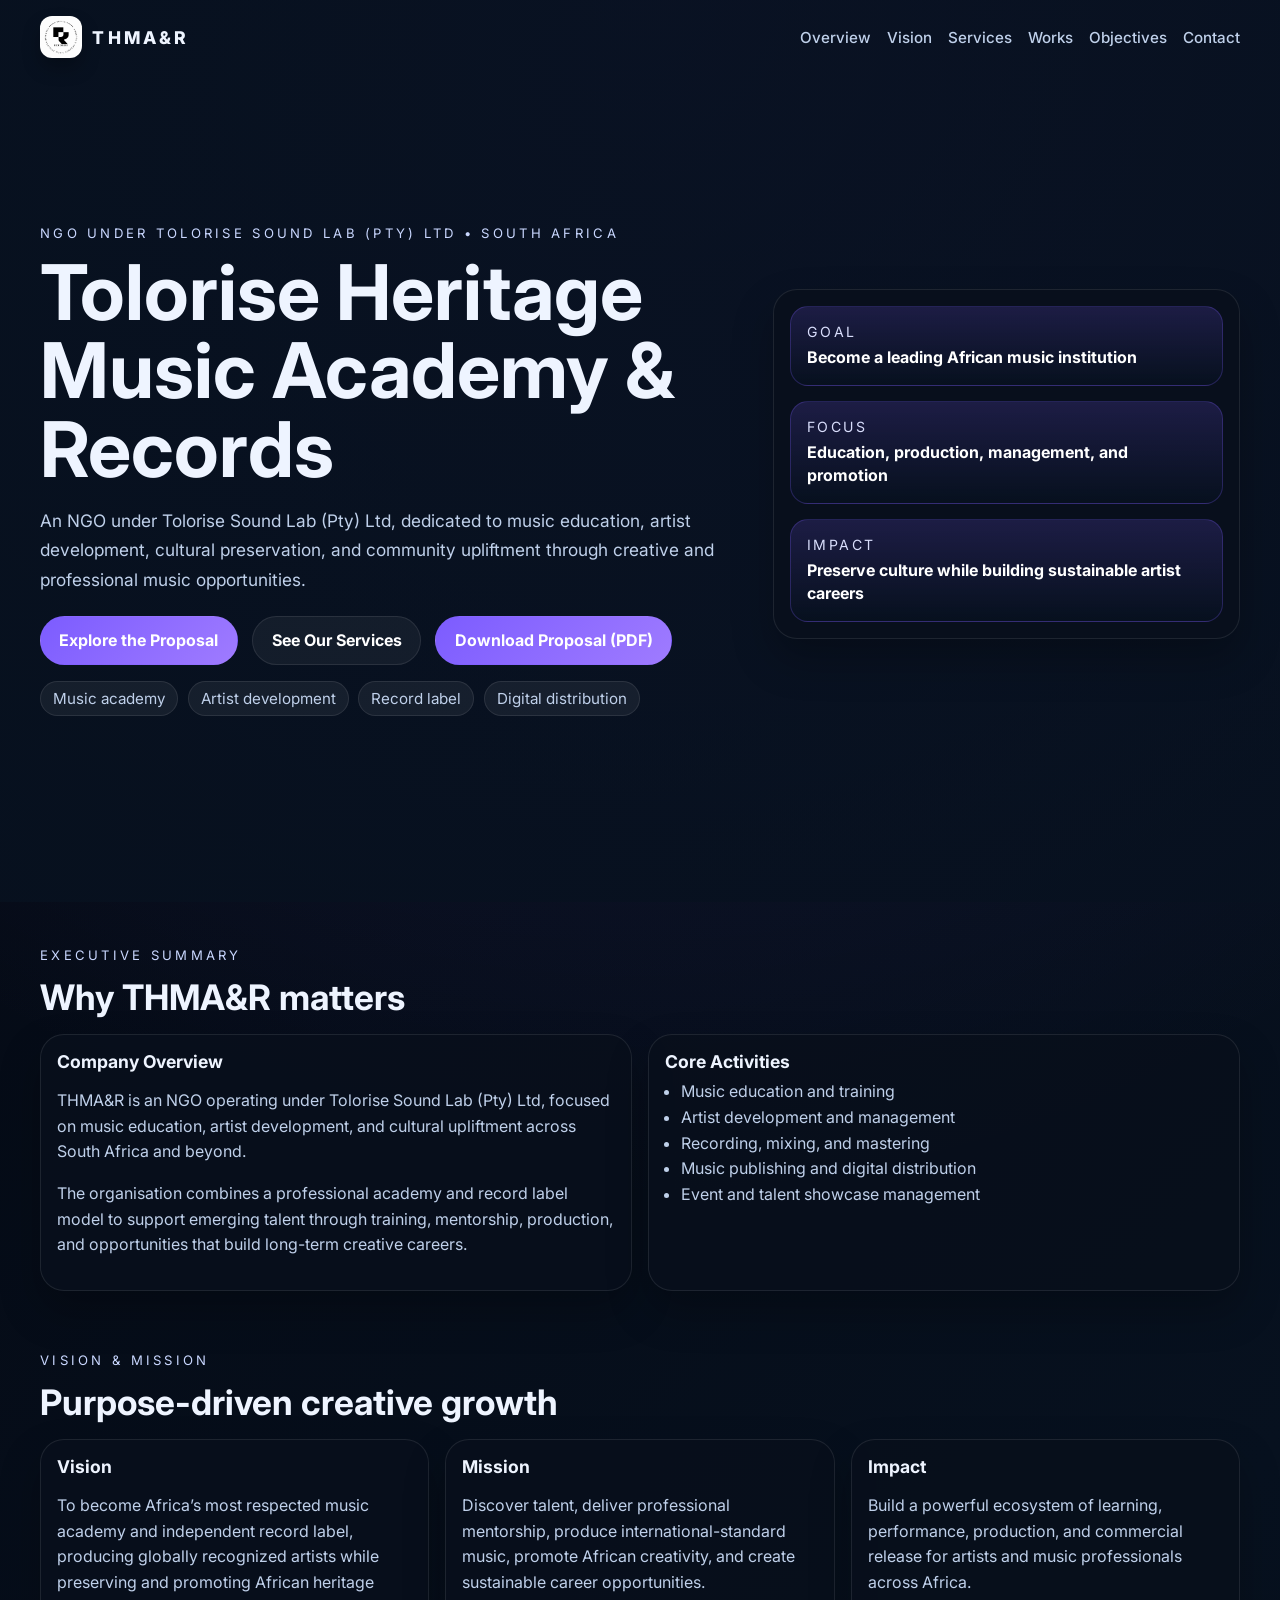
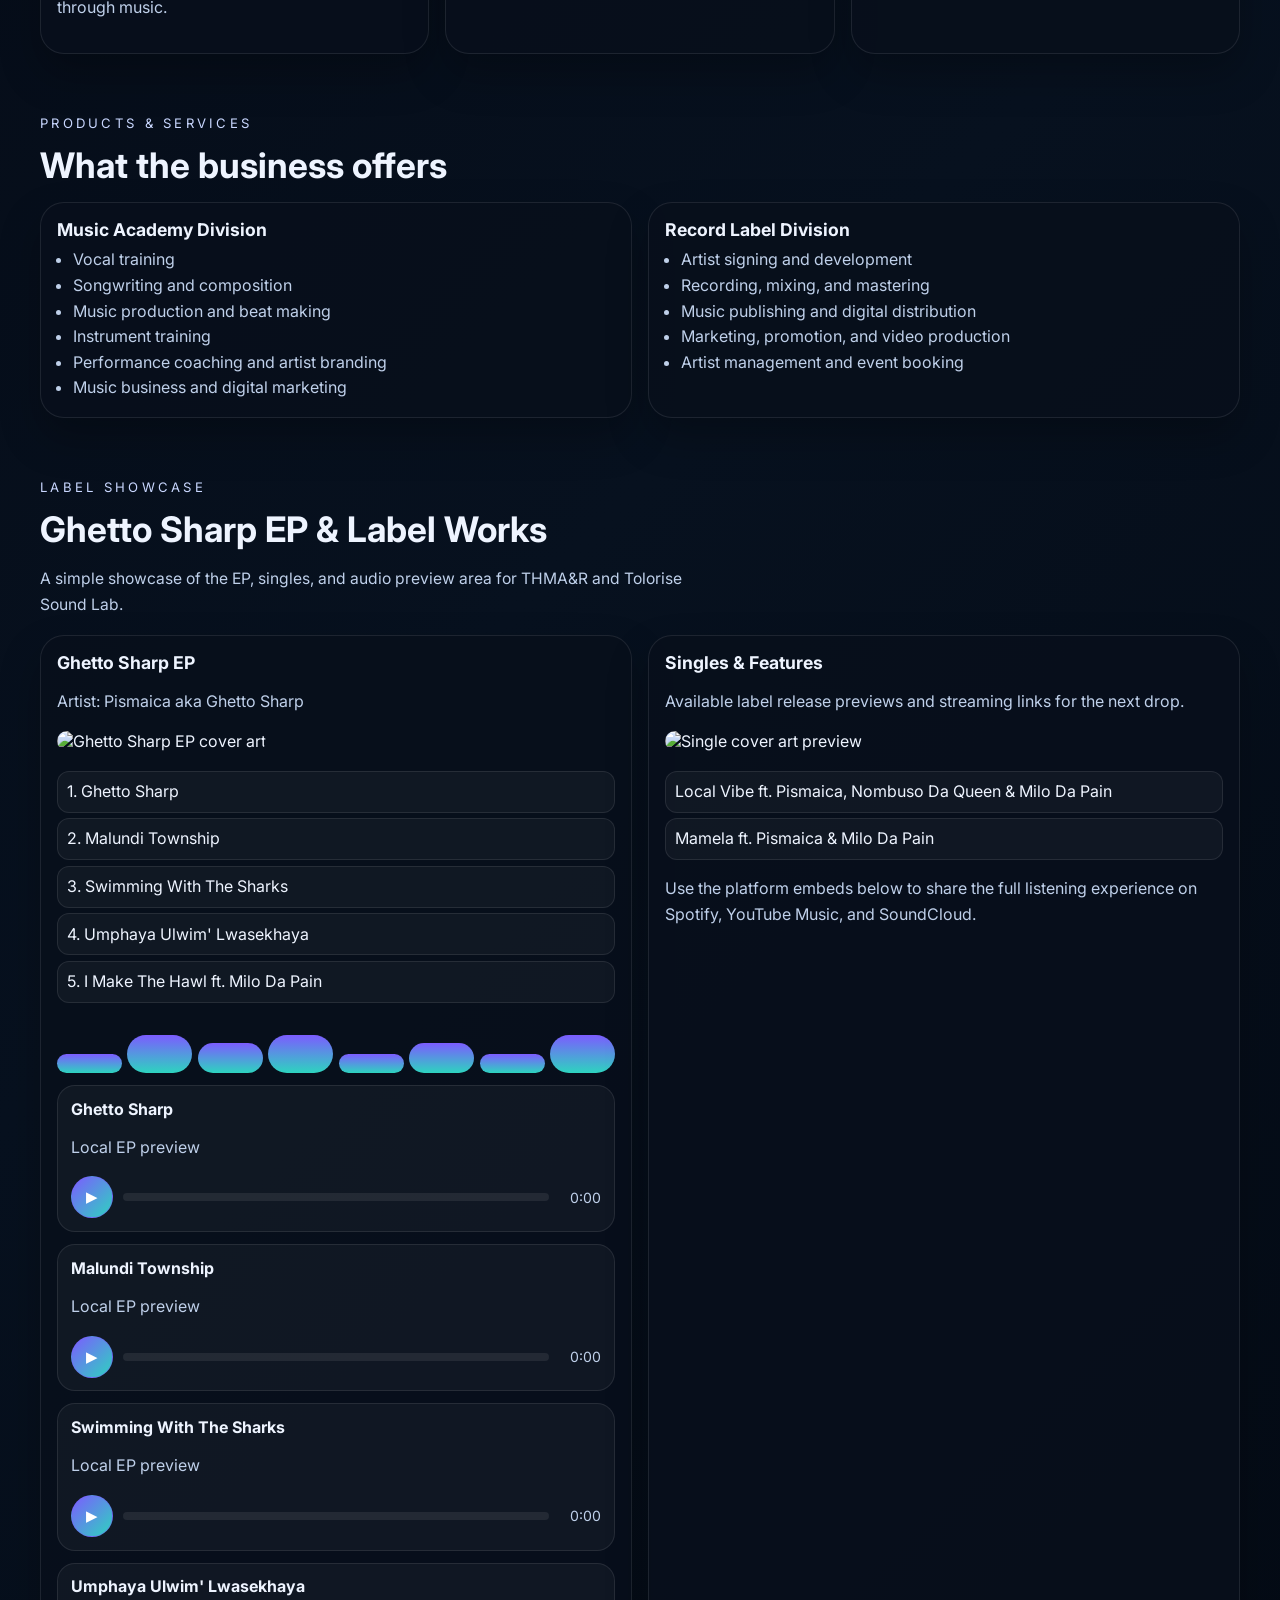
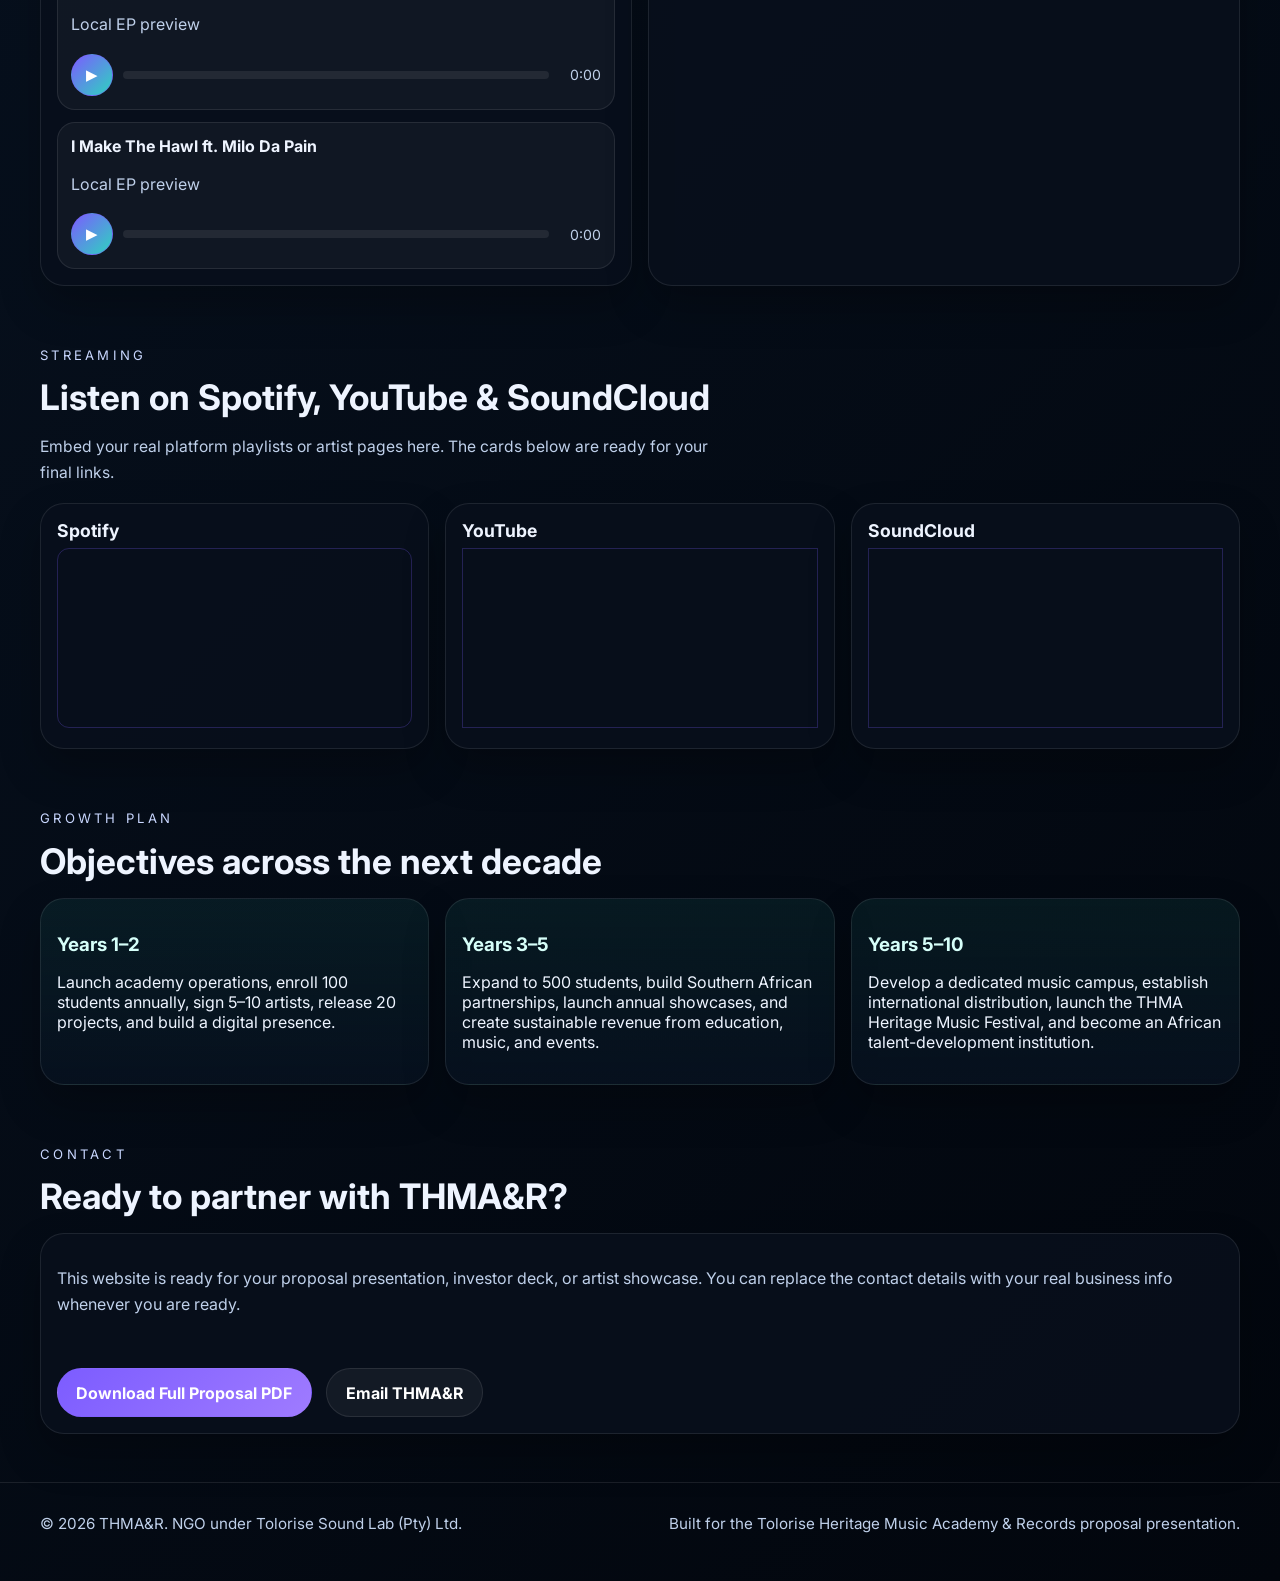
==== commit 77cf321e: "Update proposal.html" ====
--- a/proposal.html
+++ b/proposal.html
@@ -20,7 +20,7 @@
     <header class="hero-shell">
       <nav class="nav container">
         <a class="brand" href="#top">
-          <img class="brand-logo" src="images/logo.svg" alt="THMA&R logo" />
+          <img class="brand-logo" src="images/thma(2).png" alt="THMA&R logo" />
           <span>THMA&R</span>
         </a>
         <div class="nav-links">
